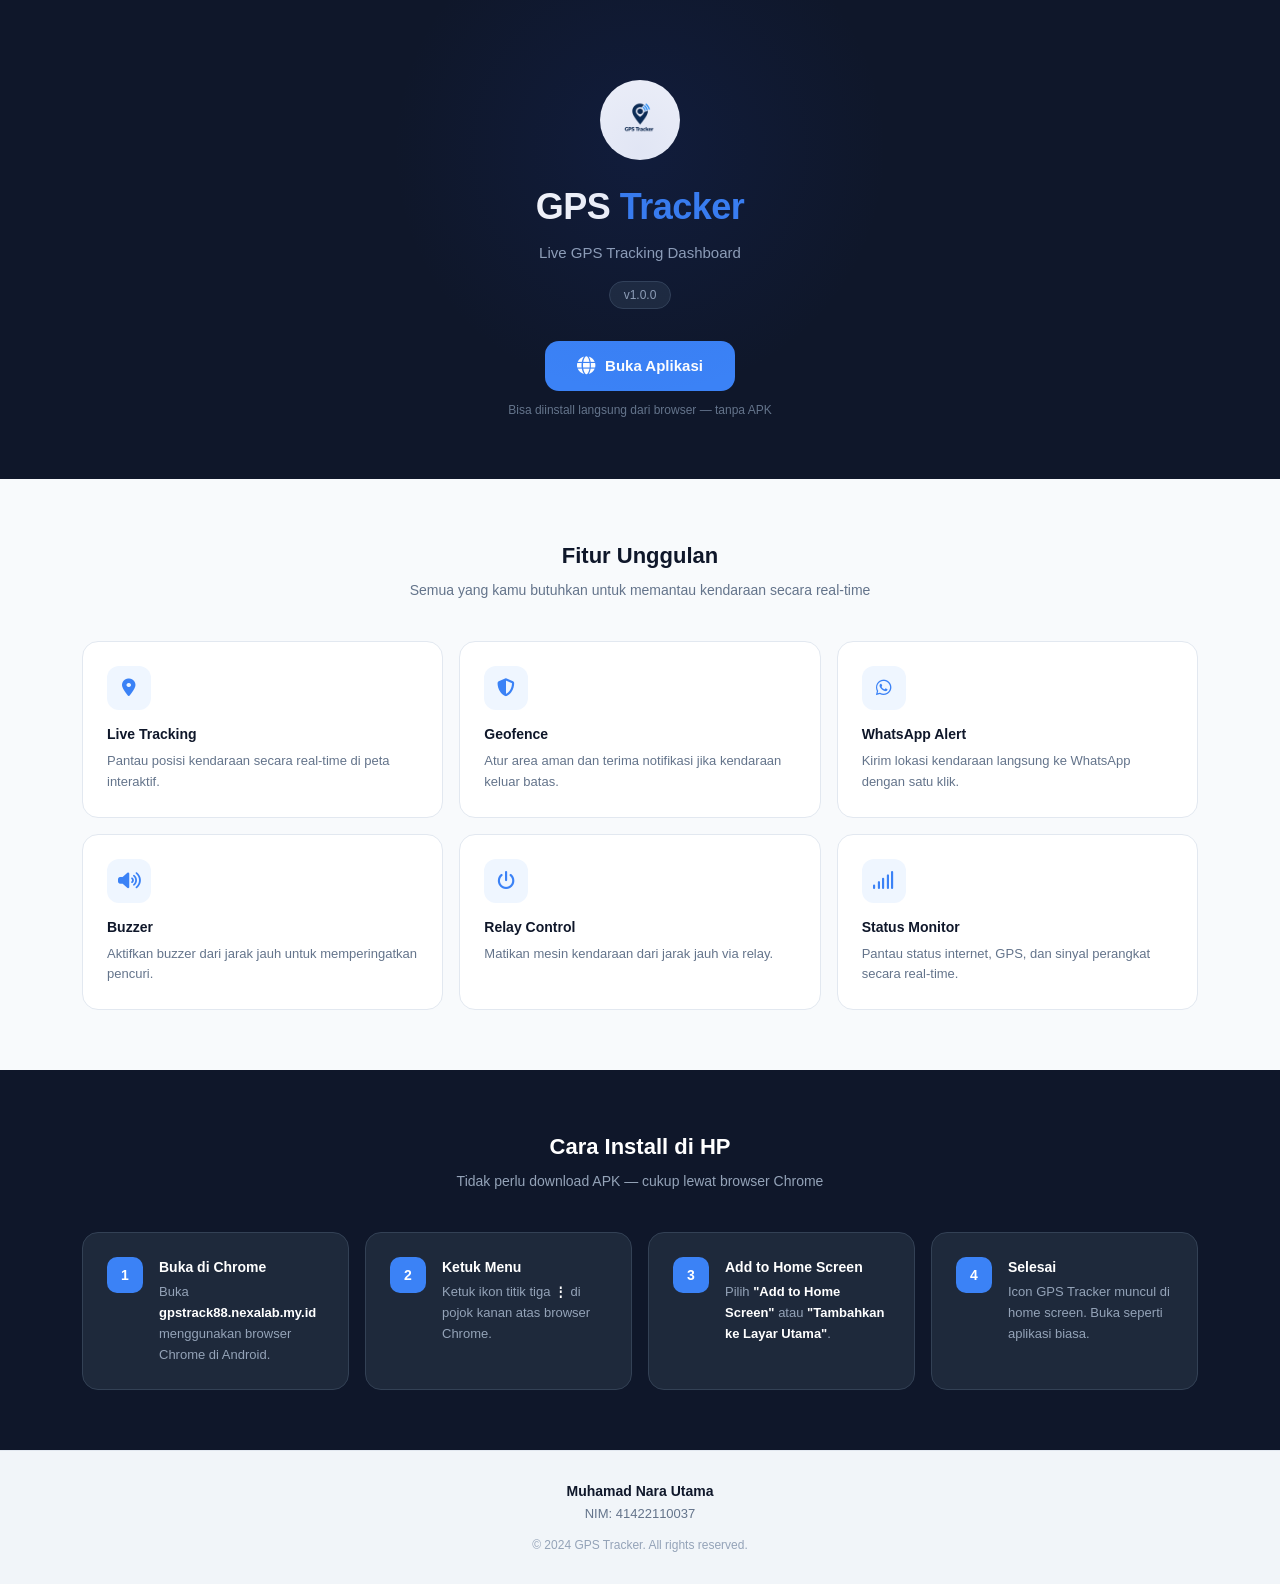
==== download/index.html @ 813c90eb "Update index.html for installation instructions" ====
<!DOCTYPE html>
<html lang="id">
<head>
  <meta charset="UTF-8" />
  <meta name="viewport" content="width=device-width, initial-scale=1.0" />
  <title>GPS Tracker — Install</title>
  <link href="https://cdn.jsdelivr.net/npm/bootstrap@5.3.3/dist/css/bootstrap.min.css" rel="stylesheet" />
  <link rel="stylesheet" href="https://cdnjs.cloudflare.com/ajax/libs/font-awesome/6.5.2/css/all.min.css" />
  <link rel="icon" href="../assets/logo.png" type="image/png" />
  <style>
    * { margin: 0; padding: 0; box-sizing: border-box; }

    body {
      font-family: 'Inter', sans-serif;
      background: #f8fafc;
      color: #0f172a;
    }

    /* HERO */
    .hero {
      background: #0f172a;
      color: white;
      padding: 80px 20px 60px;
      text-align: center;
      position: relative;
      overflow: hidden;
    }

    .hero::before {
      content: '';
      position: absolute;
      width: 500px;
      height: 500px;
      background: radial-gradient(circle, #1e40af22 0%, transparent 70%);
      top: -100px;
      left: 50%;
      transform: translateX(-50%);
      pointer-events: none;
    }

    .hero-logo {
      width: 80px;
      height: 80px;
      object-fit: contain;
      margin-bottom: 20px;
      background: white;
      border-radius: 50%;
      padding: 12px;
    }

    .hero-title {
      font-size: 36px;
      font-weight: 800;
      letter-spacing: -0.5px;
    }

    .hero-title span { color: #3b82f6; }

    .hero-sub {
      font-size: 15px;
      color: #94a3b8;
      margin-top: 8px;
    }

    .badge-version {
      display: inline-block;
      margin-top: 16px;
      background: #1e293b;
      border: 1px solid #334155;
      color: #94a3b8;
      font-size: 12px;
      padding: 4px 14px;
      border-radius: 999px;
    }

    .btn-open {
      display: inline-flex;
      align-items: center;
      gap: 10px;
      background: #3b82f6;
      color: white;
      font-size: 15px;
      font-weight: 700;
      padding: 14px 32px;
      border-radius: 14px;
      text-decoration: none;
      margin-top: 32px;
      transition: 0.2s;
    }

    .btn-open:hover {
      background: #2563eb;
      color: white;
      transform: translateY(-2px);
    }

    .btn-open i { font-size: 18px; }

    .hero-note {
      font-size: 12px;
      color: #64748b;
      margin-top: 10px;
    }

    /* FEATURES */
    .section { padding: 60px 20px; }

    .section-title {
      font-size: 22px;
      font-weight: 800;
      text-align: center;
      margin-bottom: 8px;
    }

    .section-sub {
      font-size: 14px;
      color: #64748b;
      text-align: center;
      margin-bottom: 40px;
    }

    .feature-card {
      background: white;
      border: 1px solid #e2e8f0;
      border-radius: 16px;
      padding: 24px;
      height: 100%;
      transition: 0.2s;
    }

    .feature-card:hover {
      border-color: #3b82f6;
      transform: translateY(-2px);
    }

    .feature-icon {
      width: 44px;
      height: 44px;
      background: #eff6ff;
      border-radius: 12px;
      display: flex;
      align-items: center;
      justify-content: center;
      margin-bottom: 14px;
    }

    .feature-icon i { font-size: 18px; color: #3b82f6; }

    .feature-title {
      font-size: 14px;
      font-weight: 700;
      margin-bottom: 6px;
    }

    .feature-desc {
      font-size: 13px;
      color: #64748b;
      line-height: 1.6;
    }

    /* INSTALL GUIDE */
    .install-section {
      background: #0f172a;
      color: white;
      padding: 60px 20px;
    }

    .install-section .section-title { color: white; }
    .install-section .section-sub { color: #94a3b8; }

    .step-card {
      background: #1e293b;
      border: 1px solid #334155;
      border-radius: 16px;
      padding: 24px;
      height: 100%;
      display: flex;
      gap: 16px;
      align-items: flex-start;
    }

    .step-num {
      width: 36px;
      height: 36px;
      min-width: 36px;
      background: #3b82f6;
      border-radius: 10px;
      display: flex;
      align-items: center;
      justify-content: center;
      font-size: 14px;
      font-weight: 800;
      color: white;
    }

    .step-title {
      font-size: 14px;
      font-weight: 700;
      margin-bottom: 4px;
      color: white;
    }

    .step-desc {
      font-size: 13px;
      color: #94a3b8;
      line-height: 1.6;
    }

    .step-icon {
      font-size: 20px;
      color: #3b82f6;
      margin-bottom: 6px;
    }

    /* FOOTER */
    footer {
      background: #f1f5f9;
      border-top: 1px solid #e2e8f0;
      padding: 30px 20px;
      text-align: center;
    }

    .footer-name {
      font-size: 14px;
      font-weight: 700;
      color: #0f172a;
    }

    .footer-nim {
      font-size: 13px;
      color: #64748b;
      margin-top: 2px;
    }

    .footer-copy {
      font-size: 12px;
      color: #94a3b8;
      margin-top: 12px;
    }
  </style>
</head>
<body>

  <!-- HERO -->
  <div class="hero">
    <img src="../assets/logo.png" alt="GPS Tracker Logo" class="hero-logo" />
    <div class="hero-title">GPS <span>Tracker</span></div>
    <div class="hero-sub">Live GPS Tracking Dashboard</div>
    <div class="badge-version">v1.0.0</div>
    <br />
    <a href="https://gpstrack88.nexalab.my.id" class="btn-open" target="_blank">
      <i class="fa-solid fa-globe"></i>
      Buka Aplikasi
    </a>
    <div class="hero-note">Bisa diinstall langsung dari browser — tanpa APK</div>
  </div>

  <!-- FITUR -->
  <div class="section">
    <div class="container">
      <div class="section-title">Fitur Unggulan</div>
      <div class="section-sub">Semua yang kamu butuhkan untuk memantau kendaraan secara real-time</div>
      <div class="row g-3">
        <div class="col-6 col-md-4">
          <div class="feature-card">
            <div class="feature-icon"><i class="fa-solid fa-location-dot"></i></div>
            <div class="feature-title">Live Tracking</div>
            <div class="feature-desc">Pantau posisi kendaraan secara real-time di peta interaktif.</div>
          </div>
        </div>
        <div class="col-6 col-md-4">
          <div class="feature-card">
            <div class="feature-icon"><i class="fa-solid fa-shield-halved"></i></div>
            <div class="feature-title">Geofence</div>
            <div class="feature-desc">Atur area aman dan terima notifikasi jika kendaraan keluar batas.</div>
          </div>
        </div>
        <div class="col-6 col-md-4">
          <div class="feature-card">
            <div class="feature-icon"><i class="fa-brands fa-whatsapp"></i></div>
            <div class="feature-title">WhatsApp Alert</div>
            <div class="feature-desc">Kirim lokasi kendaraan langsung ke WhatsApp dengan satu klik.</div>
          </div>
        </div>
        <div class="col-6 col-md-4">
          <div class="feature-card">
            <div class="feature-icon"><i class="fa-solid fa-volume-high"></i></div>
            <div class="feature-title">Buzzer</div>
            <div class="feature-desc">Aktifkan buzzer dari jarak jauh untuk memperingatkan pencuri.</div>
          </div>
        </div>
        <div class="col-6 col-md-4">
          <div class="feature-card">
            <div class="feature-icon"><i class="fa-solid fa-power-off"></i></div>
            <div class="feature-title">Relay Control</div>
            <div class="feature-desc">Matikan mesin kendaraan dari jarak jauh via relay.</div>
          </div>
        </div>
        <div class="col-6 col-md-4">
          <div class="feature-card">
            <div class="feature-icon"><i class="fa-solid fa-signal"></i></div>
            <div class="feature-title">Status Monitor</div>
            <div class="feature-desc">Pantau status internet, GPS, dan sinyal perangkat secara real-time.</div>
          </div>
        </div>
      </div>
    </div>
  </div>

  <!-- CARA INSTALL -->
  <div class="install-section">
    <div class="container">
      <div class="section-title">Cara Install di HP</div>
      <div class="section-sub">Tidak perlu download APK — cukup lewat browser Chrome</div>
      <div class="row g-3">
        <div class="col-12 col-md-6 col-lg-3">
          <div class="step-card">
            <div class="step-num">1</div>
            <div>
              <div class="step-title">Buka di Chrome</div>
              <div class="step-desc">Buka <strong style="color:white">gpstrack88.nexalab.my.id</strong> menggunakan browser Chrome di Android.</div>
            </div>
          </div>
        </div>
        <div class="col-12 col-md-6 col-lg-3">
          <div class="step-card">
            <div class="step-num">2</div>
            <div>
              <div class="step-title">Ketuk Menu</div>
              <div class="step-desc">Ketuk ikon titik tiga <strong style="color:white">⋮</strong> di pojok kanan atas browser Chrome.</div>
            </div>
          </div>
        </div>
        <div class="col-12 col-md-6 col-lg-3">
          <div class="step-card">
            <div class="step-num">3</div>
            <div>
              <div class="step-title">Add to Home Screen</div>
              <div class="step-desc">Pilih <strong style="color:white">"Add to Home Screen"</strong> atau <strong style="color:white">"Tambahkan ke Layar Utama"</strong>.</div>
            </div>
          </div>
        </div>
        <div class="col-12 col-md-6 col-lg-3">
          <div class="step-card">
            <div class="step-num">4</div>
            <div>
              <div class="step-title">Selesai</div>
              <div class="step-desc">Icon GPS Tracker muncul di home screen. Buka seperti aplikasi biasa.</div>
            </div>
          </div>
        </div>
      </div>
    </div>
  </div>

  <!-- FOOTER -->
  <footer>
    <div class="footer-name">Muhamad Nara Utama</div>
    <div class="footer-nim">NIM: 41422110037</div>
    <div class="footer-copy">© 2024 GPS Tracker. All rights reserved.</div>
  </footer>

</body>
</html>
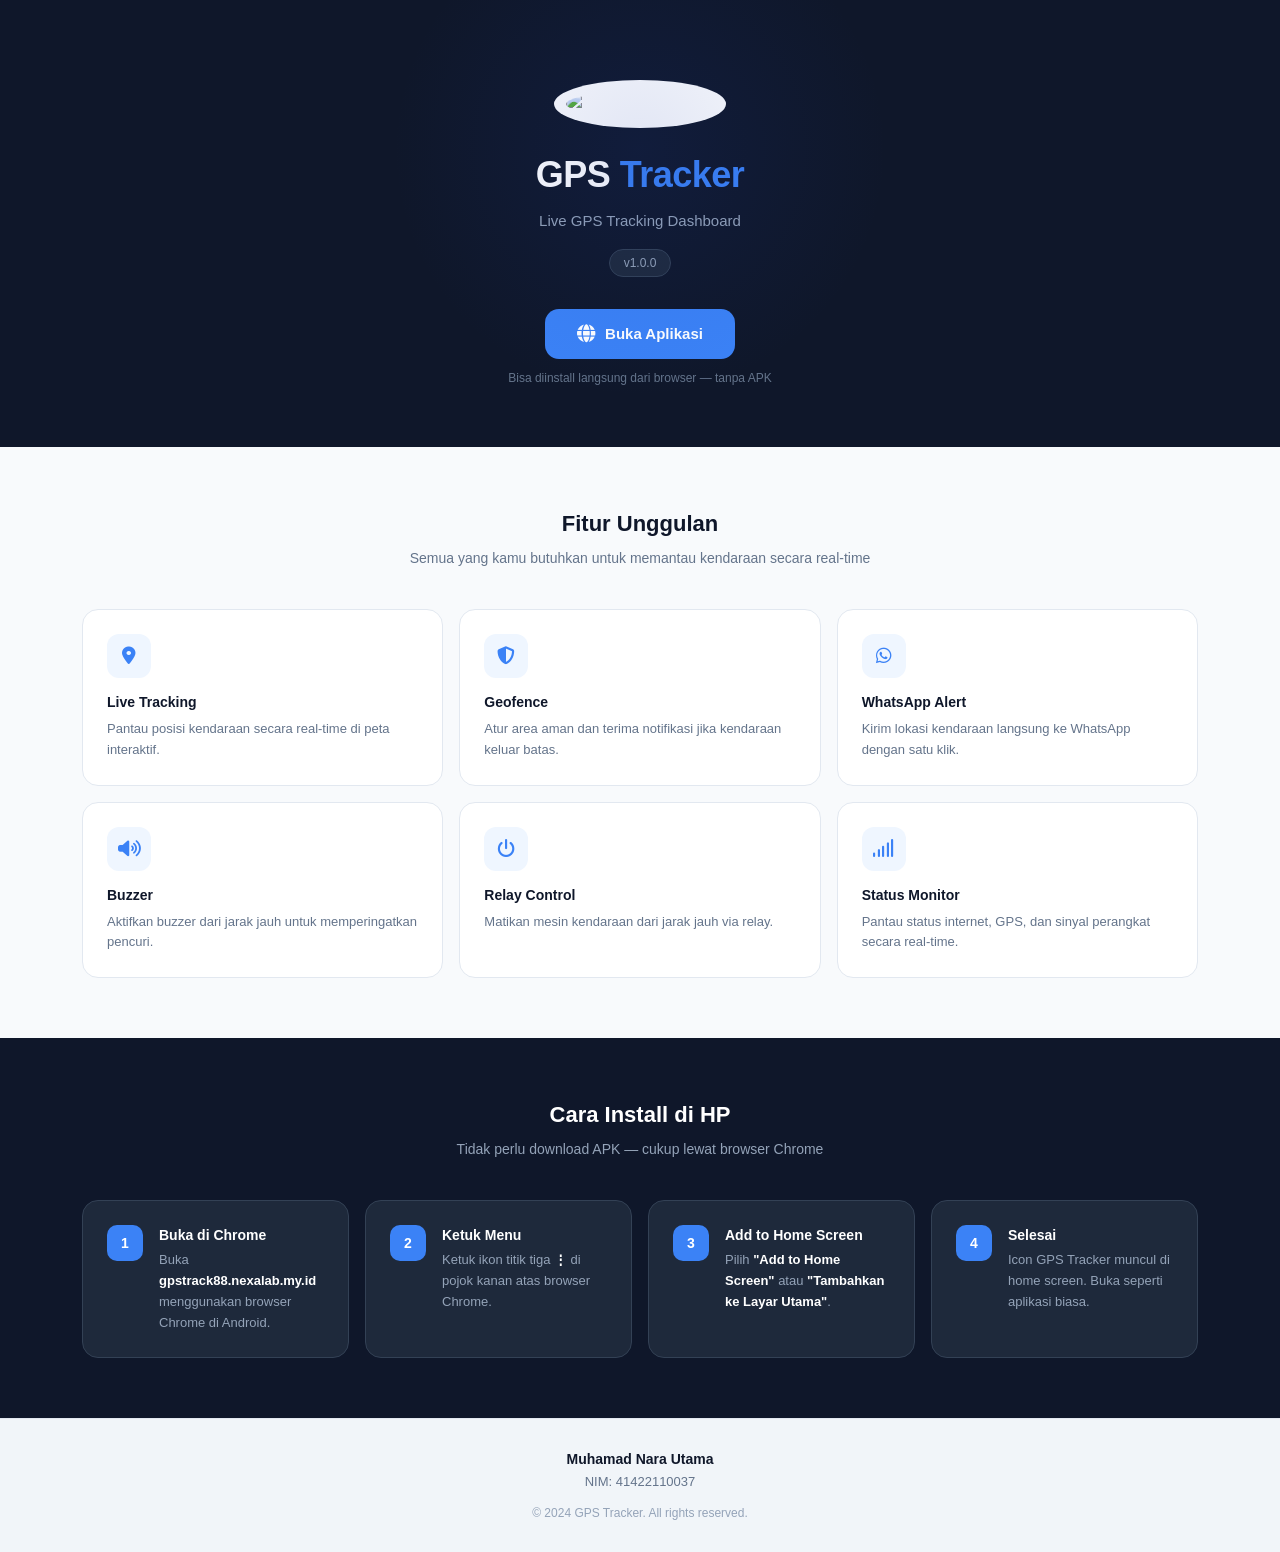
==== commit 43e45d98: "Update logo image references in index.html" ====
--- a/download/index.html
+++ b/download/index.html
@@ -6,7 +6,7 @@
   <title>GPS Tracker — Install</title>
   <link href="https://cdn.jsdelivr.net/npm/bootstrap@5.3.3/dist/css/bootstrap.min.css" rel="stylesheet" />
   <link rel="stylesheet" href="https://cdnjs.cloudflare.com/ajax/libs/font-awesome/6.5.2/css/all.min.css" />
-  <link rel="icon" href="../assets/logo.png" type="image/png" />
+  <link rel="icon" href="../assets/logo_1.png" type="image/png" />
   <style>
     * { margin: 0; padding: 0; box-sizing: border-box; }
 
@@ -243,7 +243,7 @@
 
   <!-- HERO -->
   <div class="hero">
-    <img src="../assets/logo.png" alt="GPS Tracker Logo" class="hero-logo" />
+    <img src="../assets/logo_1.png" alt="GPS Tracker Logo" class="hero-logo" />
     <div class="hero-title">GPS <span>Tracker</span></div>
     <div class="hero-sub">Live GPS Tracking Dashboard</div>
     <div class="badge-version">v1.0.0</div>
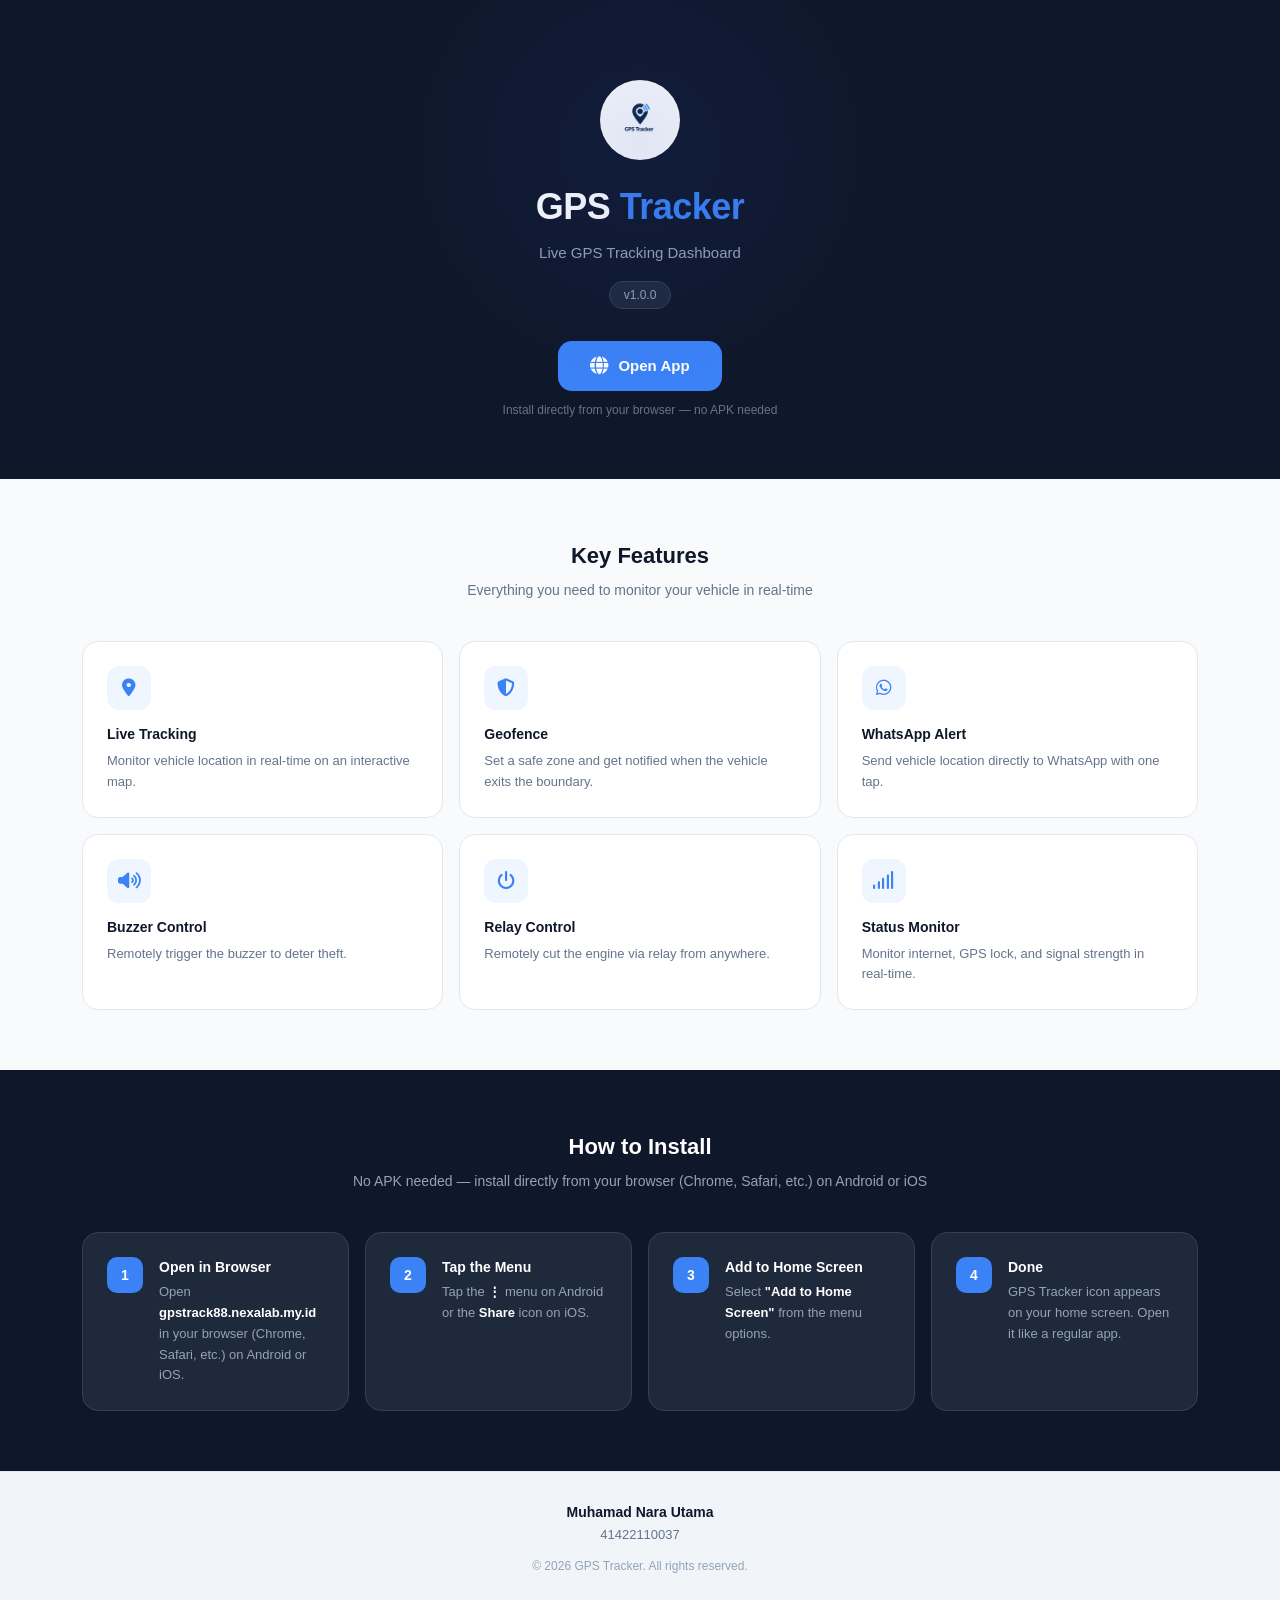
==== commit 495678ed: "Remove 'NIM:' label from footer" ====
--- a/download/index.html
+++ b/download/index.html
@@ -1,5 +1,5 @@
 <!DOCTYPE html>
-<html lang="id">
+<html lang="en">
 <head>
   <meta charset="UTF-8" />
   <meta name="viewport" content="width=device-width, initial-scale=1.0" />
@@ -16,7 +16,6 @@
       color: #0f172a;
     }
 
-    /* HERO */
     .hero {
       background: #0f172a;
       color: white;
@@ -102,7 +101,6 @@
       margin-top: 10px;
     }
 
-    /* FEATURES */
     .section { padding: 60px 20px; }
 
     .section-title {
@@ -158,7 +156,6 @@
       line-height: 1.6;
     }
 
-    /* INSTALL GUIDE */
     .install-section {
       background: #0f172a;
       color: white;
@@ -206,13 +203,6 @@
       line-height: 1.6;
     }
 
-    .step-icon {
-      font-size: 20px;
-      color: #3b82f6;
-      margin-bottom: 6px;
-    }
-
-    /* FOOTER */
     footer {
       background: #f1f5f9;
       border-top: 1px solid #e2e8f0;
@@ -250,75 +240,75 @@
     <br />
     <a href="https://gpstrack88.nexalab.my.id" class="btn-open" target="_blank">
       <i class="fa-solid fa-globe"></i>
-      Buka Aplikasi
+      Open App
     </a>
-    <div class="hero-note">Bisa diinstall langsung dari browser — tanpa APK</div>
+    <div class="hero-note">Install directly from your browser — no APK needed</div>
   </div>
 
-  <!-- FITUR -->
+  <!-- FEATURES -->
   <div class="section">
     <div class="container">
-      <div class="section-title">Fitur Unggulan</div>
-      <div class="section-sub">Semua yang kamu butuhkan untuk memantau kendaraan secara real-time</div>
+      <div class="section-title">Key Features</div>
+      <div class="section-sub">Everything you need to monitor your vehicle in real-time</div>
       <div class="row g-3">
         <div class="col-6 col-md-4">
           <div class="feature-card">
             <div class="feature-icon"><i class="fa-solid fa-location-dot"></i></div>
             <div class="feature-title">Live Tracking</div>
-            <div class="feature-desc">Pantau posisi kendaraan secara real-time di peta interaktif.</div>
+            <div class="feature-desc">Monitor vehicle location in real-time on an interactive map.</div>
           </div>
         </div>
         <div class="col-6 col-md-4">
           <div class="feature-card">
             <div class="feature-icon"><i class="fa-solid fa-shield-halved"></i></div>
             <div class="feature-title">Geofence</div>
-            <div class="feature-desc">Atur area aman dan terima notifikasi jika kendaraan keluar batas.</div>
+            <div class="feature-desc">Set a safe zone and get notified when the vehicle exits the boundary.</div>
           </div>
         </div>
         <div class="col-6 col-md-4">
           <div class="feature-card">
             <div class="feature-icon"><i class="fa-brands fa-whatsapp"></i></div>
             <div class="feature-title">WhatsApp Alert</div>
-            <div class="feature-desc">Kirim lokasi kendaraan langsung ke WhatsApp dengan satu klik.</div>
+            <div class="feature-desc">Send vehicle location directly to WhatsApp with one tap.</div>
           </div>
         </div>
         <div class="col-6 col-md-4">
           <div class="feature-card">
             <div class="feature-icon"><i class="fa-solid fa-volume-high"></i></div>
-            <div class="feature-title">Buzzer</div>
-            <div class="feature-desc">Aktifkan buzzer dari jarak jauh untuk memperingatkan pencuri.</div>
+            <div class="feature-title">Buzzer Control</div>
+            <div class="feature-desc">Remotely trigger the buzzer to deter theft.</div>
           </div>
         </div>
         <div class="col-6 col-md-4">
           <div class="feature-card">
             <div class="feature-icon"><i class="fa-solid fa-power-off"></i></div>
             <div class="feature-title">Relay Control</div>
-            <div class="feature-desc">Matikan mesin kendaraan dari jarak jauh via relay.</div>
+            <div class="feature-desc">Remotely cut the engine via relay from anywhere.</div>
           </div>
         </div>
         <div class="col-6 col-md-4">
           <div class="feature-card">
             <div class="feature-icon"><i class="fa-solid fa-signal"></i></div>
             <div class="feature-title">Status Monitor</div>
-            <div class="feature-desc">Pantau status internet, GPS, dan sinyal perangkat secara real-time.</div>
+            <div class="feature-desc">Monitor internet, GPS lock, and signal strength in real-time.</div>
           </div>
         </div>
       </div>
     </div>
   </div>
 
-  <!-- CARA INSTALL -->
+  <!-- INSTALL GUIDE -->
   <div class="install-section">
     <div class="container">
-      <div class="section-title">Cara Install di HP</div>
-      <div class="section-sub">Tidak perlu download APK — cukup lewat browser Chrome</div>
+      <div class="section-title">How to Install</div>
+      <div class="section-sub">No APK needed — install directly from your browser (Chrome, Safari, etc.) on Android or iOS</div>
       <div class="row g-3">
         <div class="col-12 col-md-6 col-lg-3">
           <div class="step-card">
             <div class="step-num">1</div>
             <div>
-              <div class="step-title">Buka di Chrome</div>
-              <div class="step-desc">Buka <strong style="color:white">gpstrack88.nexalab.my.id</strong> menggunakan browser Chrome di Android.</div>
+              <div class="step-title">Open in Browser</div>
+              <div class="step-desc">Open <strong style="color:white">gpstrack88.nexalab.my.id</strong> in your browser (Chrome, Safari, etc.) on Android or iOS.</div>
             </div>
           </div>
         </div>
@@ -326,8 +316,8 @@
           <div class="step-card">
             <div class="step-num">2</div>
             <div>
-              <div class="step-title">Ketuk Menu</div>
-              <div class="step-desc">Ketuk ikon titik tiga <strong style="color:white">⋮</strong> di pojok kanan atas browser Chrome.</div>
+              <div class="step-title">Tap the Menu</div>
+              <div class="step-desc">Tap the <strong style="color:white">⋮</strong> menu on Android or the <strong style="color:white">Share</strong> icon on iOS.</div>
             </div>
           </div>
         </div>
@@ -336,7 +326,7 @@
             <div class="step-num">3</div>
             <div>
               <div class="step-title">Add to Home Screen</div>
-              <div class="step-desc">Pilih <strong style="color:white">"Add to Home Screen"</strong> atau <strong style="color:white">"Tambahkan ke Layar Utama"</strong>.</div>
+              <div class="step-desc">Select <strong style="color:white">"Add to Home Screen"</strong> from the menu options.</div>
             </div>
           </div>
         </div>
@@ -344,8 +334,8 @@
           <div class="step-card">
             <div class="step-num">4</div>
             <div>
-              <div class="step-title">Selesai</div>
-              <div class="step-desc">Icon GPS Tracker muncul di home screen. Buka seperti aplikasi biasa.</div>
+              <div class="step-title">Done</div>
+              <div class="step-desc">GPS Tracker icon appears on your home screen. Open it like a regular app.</div>
             </div>
           </div>
         </div>
@@ -356,8 +346,8 @@
   <!-- FOOTER -->
   <footer>
     <div class="footer-name">Muhamad Nara Utama</div>
-    <div class="footer-nim">NIM: 41422110037</div>
-    <div class="footer-copy">© 2024 GPS Tracker. All rights reserved.</div>
+    <div class="footer-nim">41422110037</div>
+    <div class="footer-copy">© 2026 GPS Tracker. All rights reserved.</div>
   </footer>
 
 </body>
